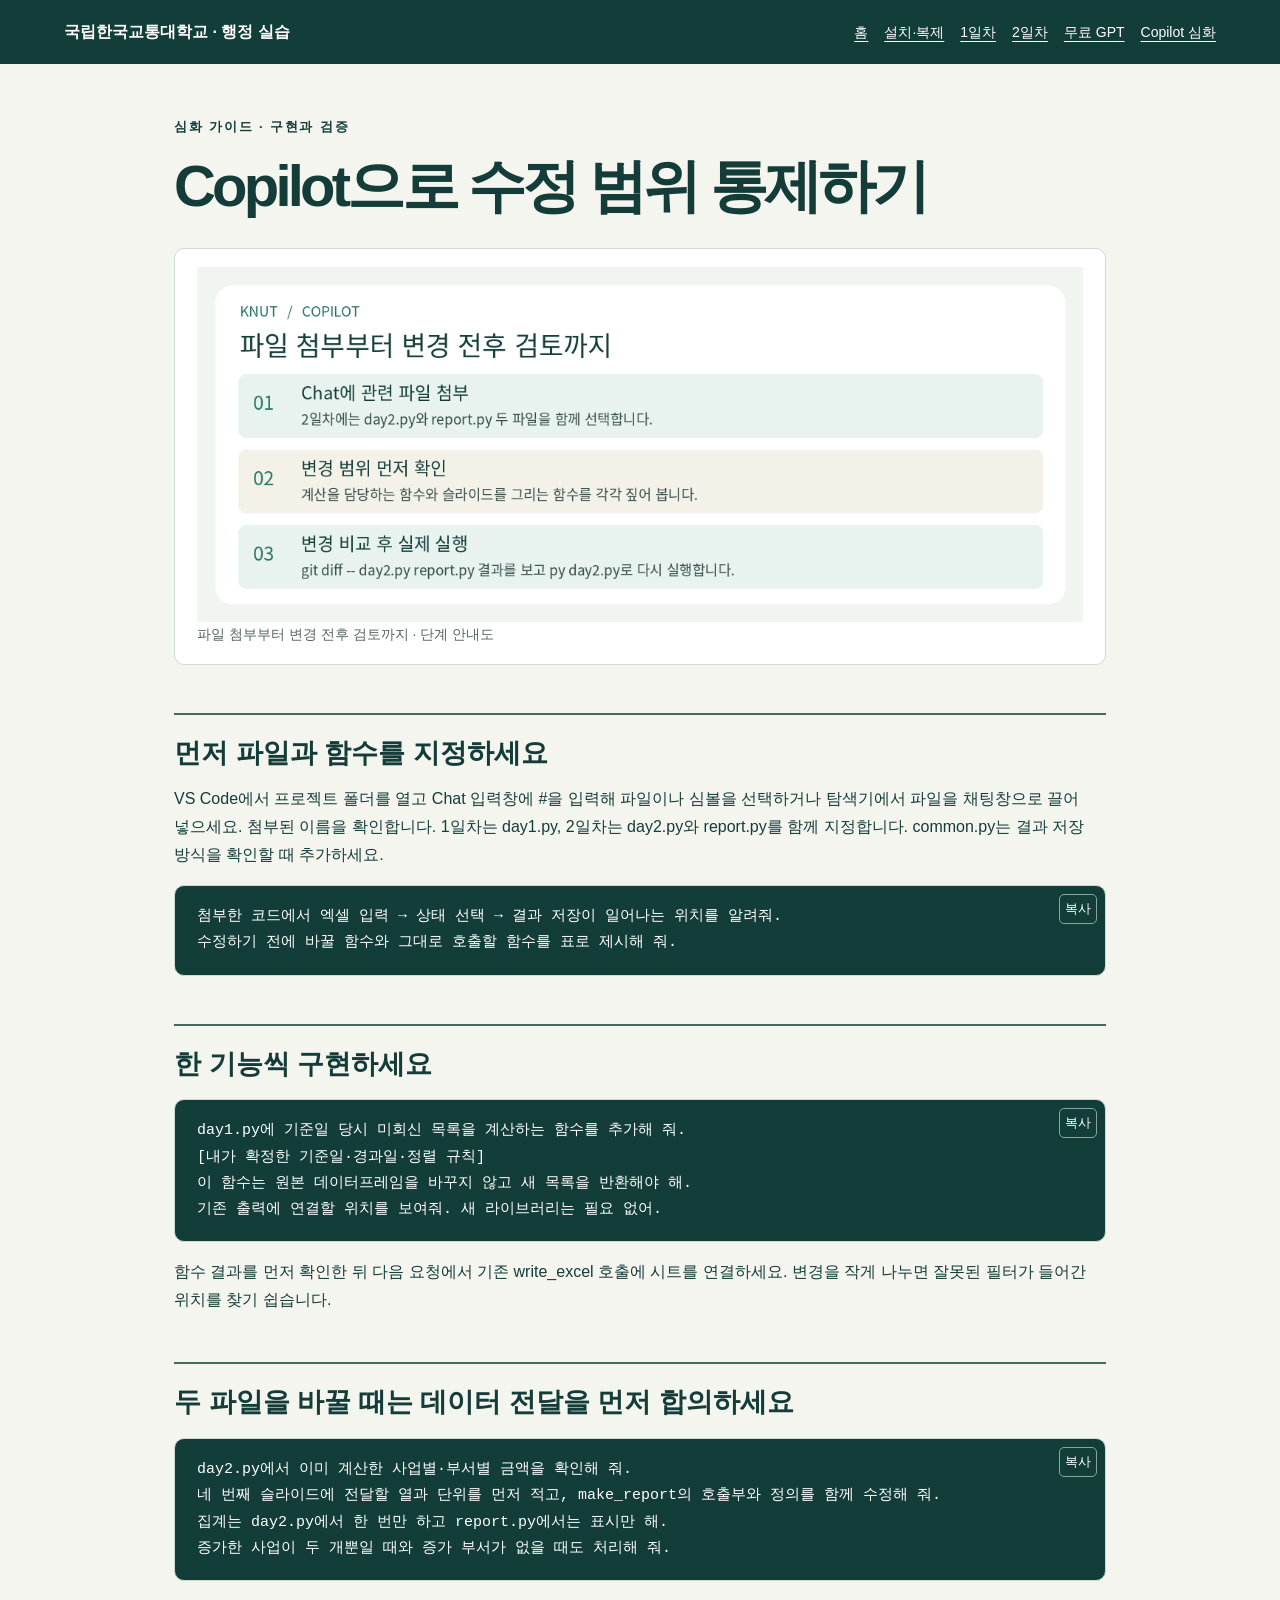
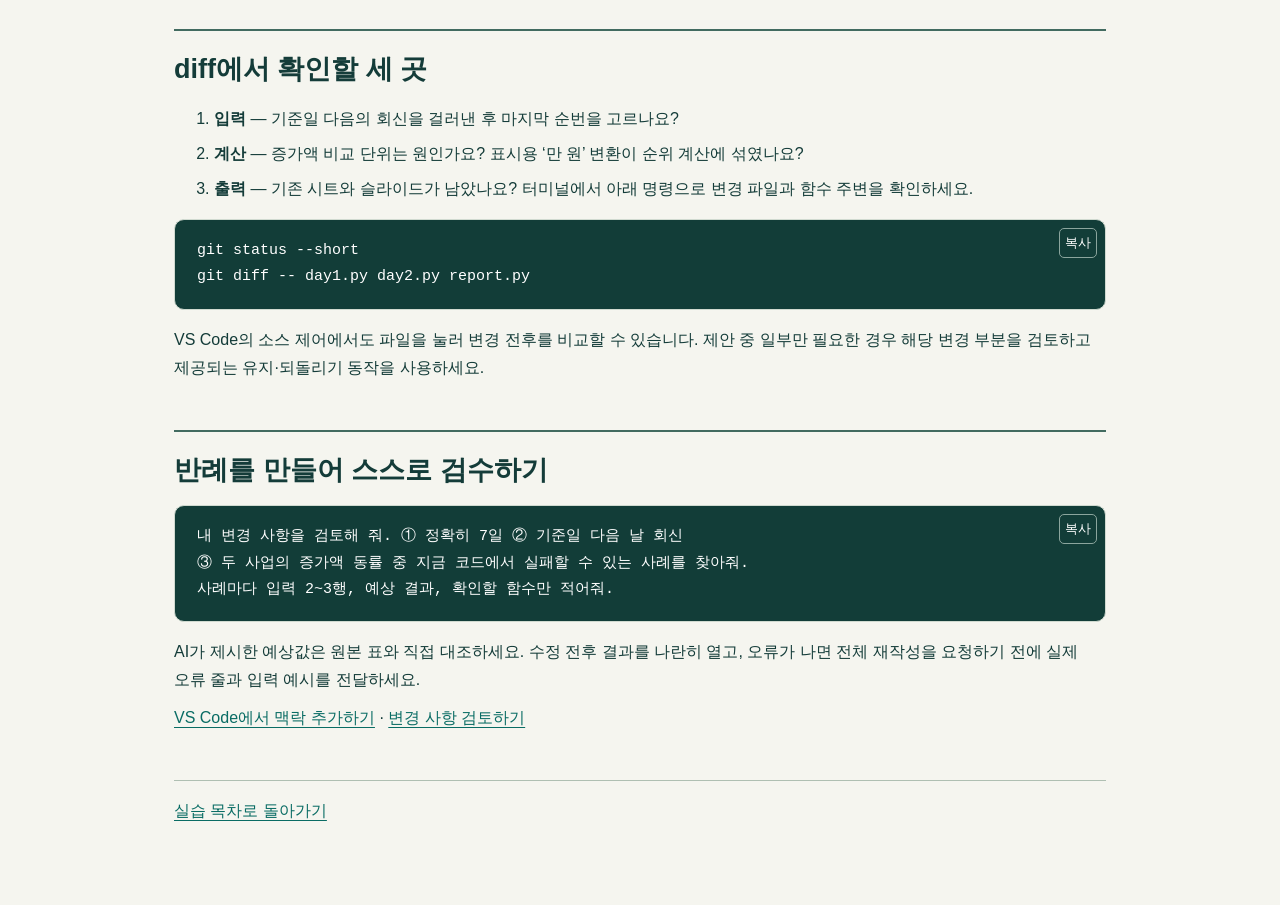
==== copilot.html @ 714469e1 "교통대 AI 실습 프로젝트 업로드" ====
<!doctype html><html lang="ko"><meta charset="utf-8"><meta name="viewport" content="width=device-width,initial-scale=1"><title>Copilot으로 수정 범위 통제하기 · 교통대 실습</title><link rel="stylesheet" href="assets/manual.css"><header><b>국립한국교통대학교 · 행정 실습</b><nav aria-label="목차"><a href="index.html">홈</a><a href="setup.html">설치·복제</a><a href="day1.html">1일차</a><a href="day2.html">2일차</a><a href="gpt.html">무료 GPT</a><a href="copilot.html">Copilot 심화</a></nav></header><main><span class="k">심화 가이드 · 구현과 검증</span><h1>Copilot으로 수정 범위 통제하기</h1><figure><a href="assets/patch-map.png"><img loading="lazy" src="assets/patch-map.png" alt="파일 첨부부터 변경 전후 검토까지"></a><figcaption>파일 첨부부터 변경 전후 검토까지 · 단계 안내도</figcaption></figure><h2 id="먼저-파일과-함수를-지정하세요">먼저 파일과 함수를 지정하세요</h2>
<p>VS Code에서 프로젝트 폴더를 열고 Chat 입력창에 #을 입력해 파일이나 심볼을 선택하거나 탐색기에서 파일을 채팅창으로 끌어 넣으세요. 첨부된 이름을 확인합니다. 1일차는 day1.py, 2일차는 day2.py와 report.py를 함께 지정합니다. common.py는 결과 저장 방식을 확인할 때 추가하세요.</p>
<pre><code>첨부한 코드에서 엑셀 입력 → 상태 선택 → 결과 저장이 일어나는 위치를 알려줘.
수정하기 전에 바꿀 함수와 그대로 호출할 함수를 표로 제시해 줘.</code></pre>
<h2 id="한-기능씩-구현하세요">한 기능씩 구현하세요</h2>
<pre><code>day1.py에 기준일 당시 미회신 목록을 계산하는 함수를 추가해 줘.
[내가 확정한 기준일·경과일·정렬 규칙]
이 함수는 원본 데이터프레임을 바꾸지 않고 새 목록을 반환해야 해.
기존 출력에 연결할 위치를 보여줘. 새 라이브러리는 필요 없어.</code></pre>
<p>함수 결과를 먼저 확인한 뒤 다음 요청에서 기존 write_excel 호출에 시트를 연결하세요. 변경을 작게 나누면 잘못된 필터가 들어간 위치를 찾기 쉽습니다.</p>
<h2 id="두-파일을-바꿀-때는-데이터-전달을-먼저-합의하세요">두 파일을 바꿀 때는 데이터 전달을 먼저 합의하세요</h2>
<pre><code>day2.py에서 이미 계산한 사업별·부서별 금액을 확인해 줘.
네 번째 슬라이드에 전달할 열과 단위를 먼저 적고, make_report의 호출부와 정의를 함께 수정해 줘.
집계는 day2.py에서 한 번만 하고 report.py에서는 표시만 해.
증가한 사업이 두 개뿐일 때와 증가 부서가 없을 때도 처리해 줘.</code></pre>
<h2 id="diff에서-확인할-세-곳">diff에서 확인할 세 곳</h2>
<ol type="1">
<li><strong>입력</strong> — 기준일 다음의 회신을 걸러낸 후 마지막 순번을 고르나요?</li>
<li><strong>계산</strong> — 증가액 비교 단위는 원인가요? 표시용 ‘만 원’ 변환이 순위 계산에 섞였나요?</li>
<li><strong>출력</strong> — 기존 시트와 슬라이드가 남았나요? 터미널에서 아래 명령으로 변경 파일과 함수 주변을 확인하세요.</li>
</ol>
<pre><code>git status --short
git diff -- day1.py day2.py report.py</code></pre>
<p>VS Code의 소스 제어에서도 파일을 눌러 변경 전후를 비교할 수 있습니다. 제안 중 일부만 필요한 경우 해당 변경 부분을 검토하고 제공되는 유지·되돌리기 동작을 사용하세요.</p>
<h2 id="반례를-만들어-스스로-검수하기">반례를 만들어 스스로 검수하기</h2>
<pre><code>내 변경 사항을 검토해 줘. ① 정확히 7일 ② 기준일 다음 날 회신
③ 두 사업의 증가액 동률 중 지금 코드에서 실패할 수 있는 사례를 찾아줘.
사례마다 입력 2~3행, 예상 결과, 확인할 함수만 적어줘.</code></pre>
<p>AI가 제시한 예상값은 원본 표와 직접 대조하세요. 수정 전후 결과를 나란히 열고, 오류가 나면 전체 재작성을 요청하기 전에 실제 오류 줄과 입력 예시를 전달하세요.</p>
<p><a href="https://code.visualstudio.com/docs/chat/copilot-chat-context">VS Code에서 맥락 추가하기</a> · <a href="https://code.visualstudio.com/docs/agents/run/review-code-edits">변경 사항 검토하기</a></p>
<footer><a href="index.html">실습 목차로 돌아가기</a></footer></main><script src="assets/copy.js"></script></html>
---- assets/manual.css ----
*{box-sizing:border-box}html{scroll-behavior:smooth}body{margin:0;background:#f5f5ef;color:#143c39;font:16px/1.75 'Malgun Gothic','Noto Sans CJK KR',sans-serif;word-break:keep-all;overflow-wrap:anywhere}header{background:#123d38;color:white;padding:18px max(5vw,24px);display:flex;gap:16px;align-items:center;flex-wrap:wrap}header a{color:white}nav{margin-left:auto;display:flex;flex-wrap:wrap;gap:16px;font-size:14px}a{color:#096c64;text-underline-offset:4px}main{max-width:980px;margin:auto;padding:48px 24px 80px}h1{font-size:clamp(32px,6vw,58px);letter-spacing:-.065em;line-height:1.18;margin:12px 0 28px}h2{margin:48px 0 12px;border-top:2px solid #426b60;padding-top:20px;font-size:27px;line-height:1.4}h3{margin:26px 0 6px}p{margin:10px 0}blockquote,figure,.card,pre{background:white;border:1px solid #d0dad0;border-radius:10px;padding:18px 22px;margin:16px 0}blockquote{border-left:5px solid #d1a138}pre{background:#123d38;color:white;white-space:pre-wrap;overflow-wrap:anywhere;padding-right:72px;position:relative;font-size:15px}button{cursor:pointer;border:1px solid #8ba59d;color:inherit;background:transparent;border-radius:5px;position:absolute;right:8px;top:8px;padding:5px}figure img{max-width:100%;height:auto;display:block}figcaption,small{font-size:14px;color:#52685d}.grid{display:grid;grid-template-columns:repeat(auto-fit,minmax(230px,1fr));gap:12px}.card{margin:0;font-weight:bold;text-decoration:none}.card small{display:block;font-weight:normal}li{margin-bottom:7px}code{font-family:Consolas,monospace}table{border-collapse:collapse}th,td{border-bottom:1px solid #ced8ce;padding:8px}footer{margin-top:48px;border-top:1px solid #afbfb2;padding-top:16px}.k{letter-spacing:.14em;font-size:13px;font-weight:bold}
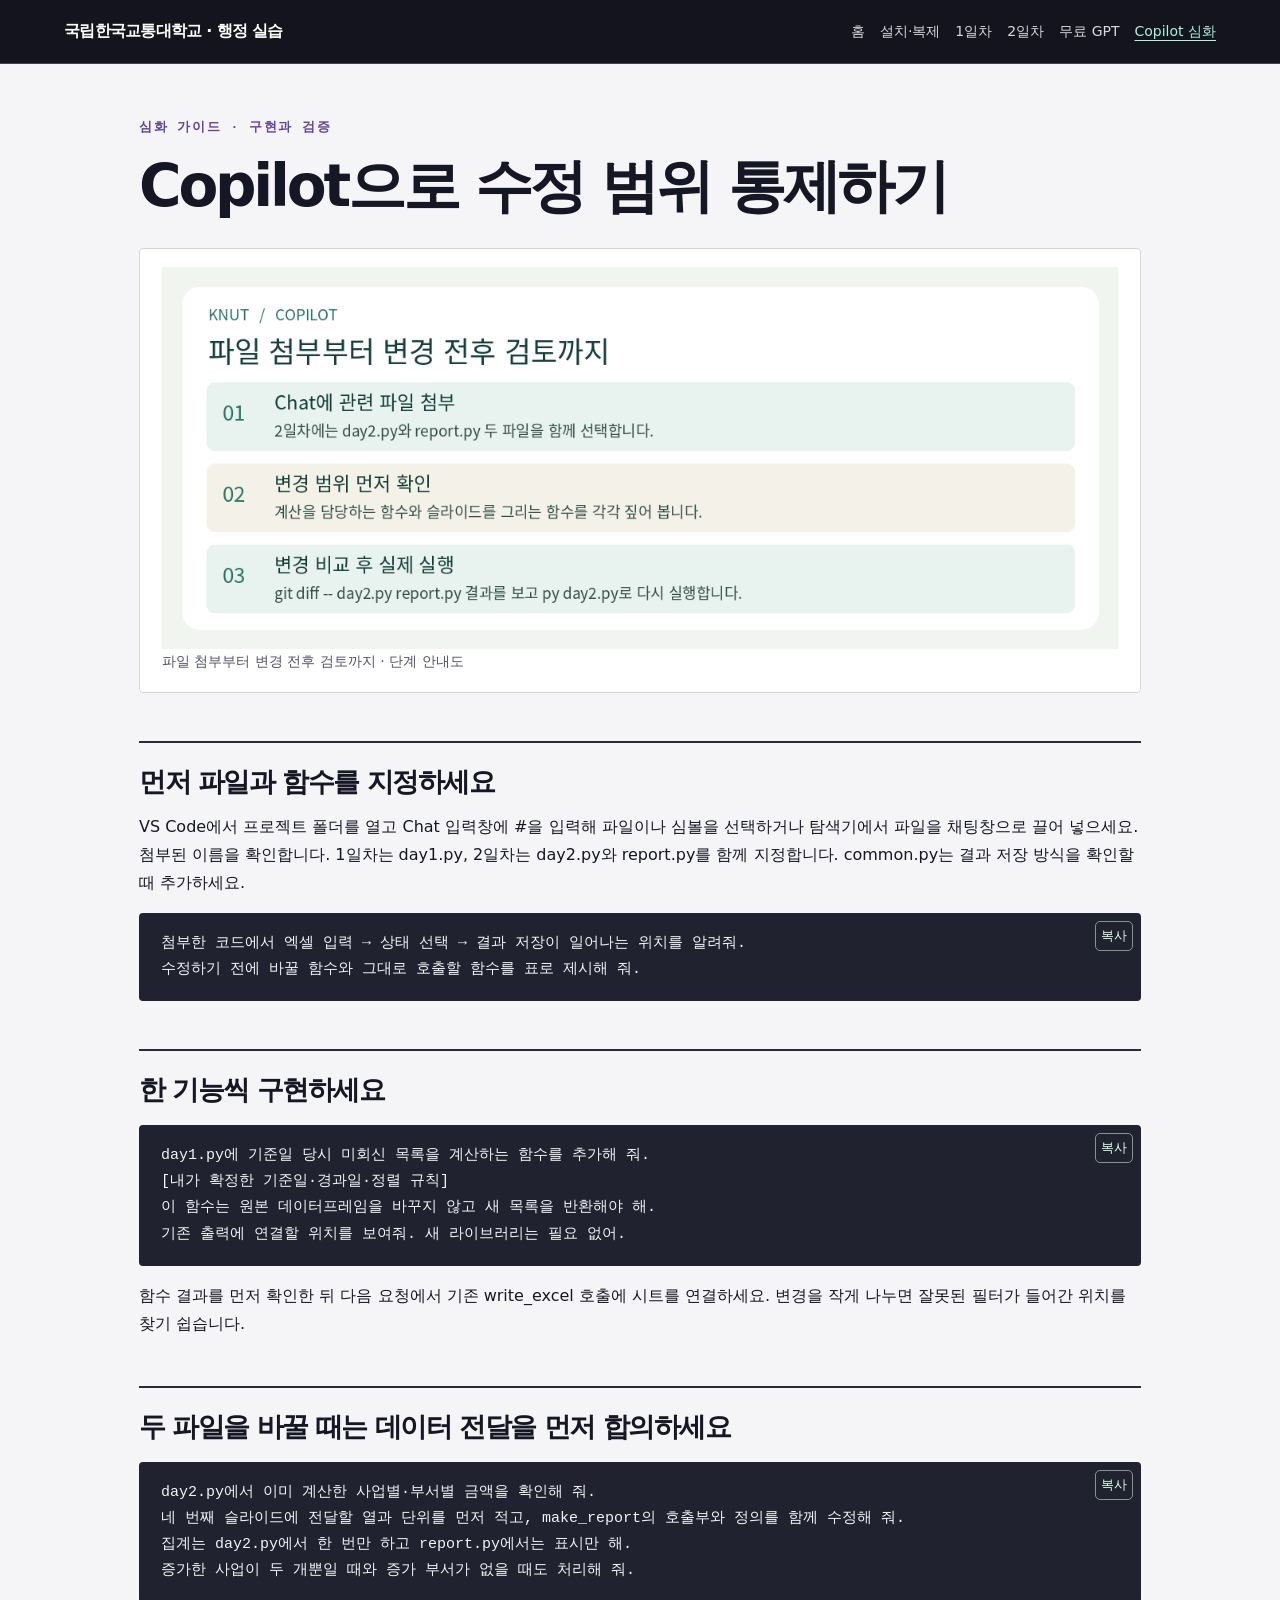
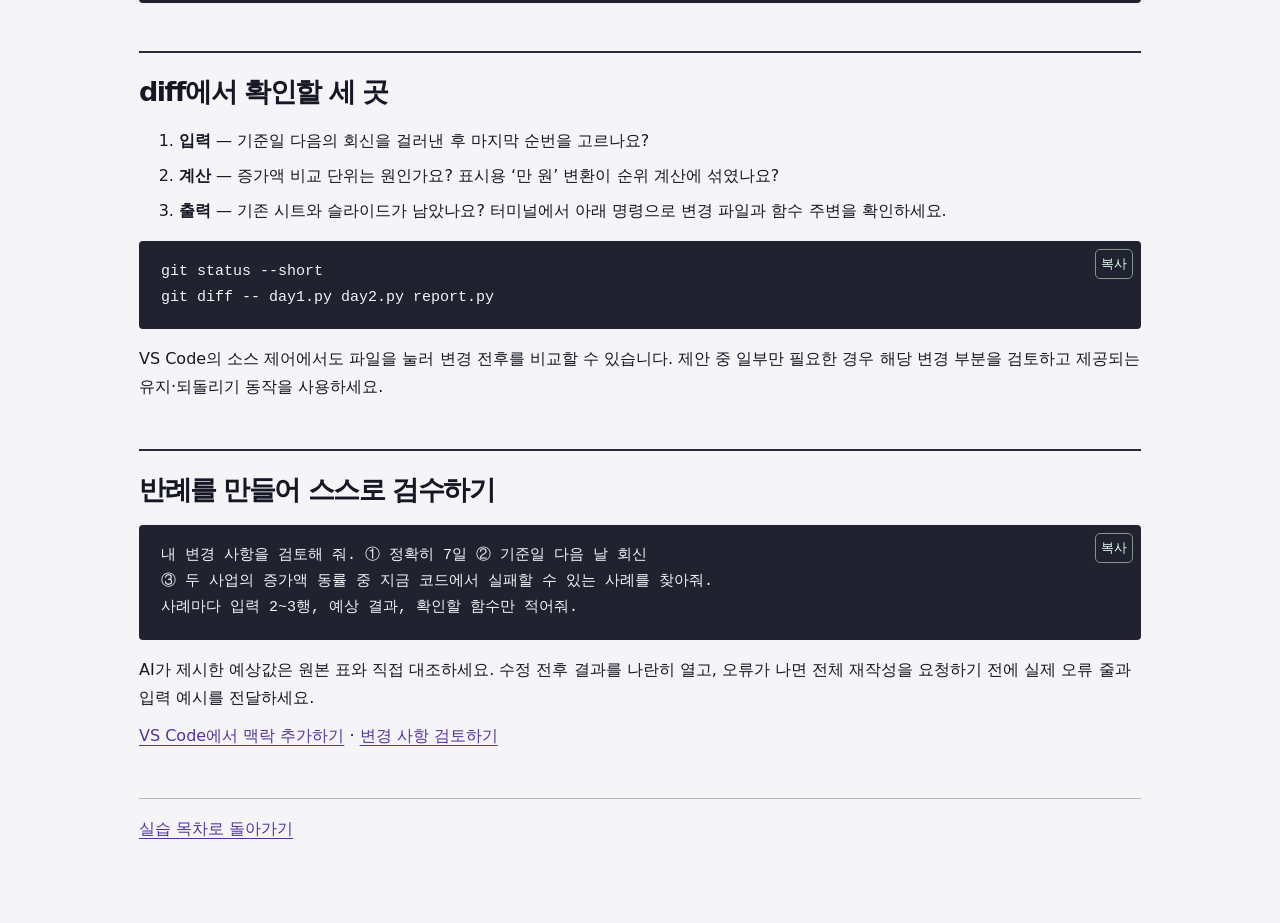
==== commit 06abac55: "교통대 학습사이트 인터랙티브 실습 추가" ====
--- a/copilot.html
+++ b/copilot.html
@@ -1,4 +1,4 @@
-<!doctype html><html lang="ko"><meta charset="utf-8"><meta name="viewport" content="width=device-width,initial-scale=1"><title>Copilot으로 수정 범위 통제하기 · 교통대 실습</title><link rel="stylesheet" href="assets/manual.css"><header><b>국립한국교통대학교 · 행정 실습</b><nav aria-label="목차"><a href="index.html">홈</a><a href="setup.html">설치·복제</a><a href="day1.html">1일차</a><a href="day2.html">2일차</a><a href="gpt.html">무료 GPT</a><a href="copilot.html">Copilot 심화</a></nav></header><main><span class="k">심화 가이드 · 구현과 검증</span><h1>Copilot으로 수정 범위 통제하기</h1><figure><a href="assets/patch-map.png"><img loading="lazy" src="assets/patch-map.png" alt="파일 첨부부터 변경 전후 검토까지"></a><figcaption>파일 첨부부터 변경 전후 검토까지 · 단계 안내도</figcaption></figure><h2 id="먼저-파일과-함수를-지정하세요">먼저 파일과 함수를 지정하세요</h2>
+<!doctype html><html lang="ko"><meta charset="utf-8"><meta name="viewport" content="width=device-width,initial-scale=1"><title>Copilot으로 수정 범위 통제하기 · 교통대 실습</title><link rel="stylesheet" href="assets/manual.css"><link rel="stylesheet" href="assets/studio/theme.css"><header><b>국립한국교통대학교 · 행정 실습</b><nav aria-label="목차"><a href="index.html">홈</a><a href="setup.html">설치·복제</a><a href="day1.html">1일차</a><a href="day2.html">2일차</a><a href="gpt.html">무료 GPT</a><a href="copilot.html" aria-current="page">Copilot 심화</a></nav></header><main><span class="k">심화 가이드 · 구현과 검증</span><h1>Copilot으로 수정 범위 통제하기</h1><figure><a href="assets/patch-map.png"><img loading="lazy" src="assets/patch-map.png" alt="파일 첨부부터 변경 전후 검토까지"></a><figcaption>파일 첨부부터 변경 전후 검토까지 · 단계 안내도</figcaption></figure><h2 id="먼저-파일과-함수를-지정하세요">먼저 파일과 함수를 지정하세요</h2>
 <p>VS Code에서 프로젝트 폴더를 열고 Chat 입력창에 #을 입력해 파일이나 심볼을 선택하거나 탐색기에서 파일을 채팅창으로 끌어 넣으세요. 첨부된 이름을 확인합니다. 1일차는 day1.py, 2일차는 day2.py와 report.py를 함께 지정합니다. common.py는 결과 저장 방식을 확인할 때 추가하세요.</p>
 <pre><code>첨부한 코드에서 엑셀 입력 → 상태 선택 → 결과 저장이 일어나는 위치를 알려줘.
 수정하기 전에 바꿀 함수와 그대로 호출할 함수를 표로 제시해 줘.</code></pre>
--- a/assets/studio/theme.css
+++ b/assets/studio/theme.css
@@ -0,0 +1,13 @@
+:root{--ink:#151724;--mint:#a9f3df;--violet:#7850cf;--line:#c8cbd3;--paper:#f5f5f7}
+body{background:var(--paper);color:var(--ink);font-family:"Malgun Gothic",system-ui,sans-serif}
+header{background:#13141d;color:#fff;padding:15px max(5vw,20px);border-bottom:1px solid #43444e}
+header b{letter-spacing:-.045em}nav{gap:5px 15px}nav a{color:#d7d8dd;text-decoration:none;padding:4px 0}nav a[aria-current],nav a:hover{color:var(--mint);text-decoration:underline}
+a{color:#54339f}a:focus-visible,button:focus-visible,select:focus-visible,summary:focus-visible{outline:3px solid #ac7cf7;outline-offset:3px}
+main{max-width:1050px}h1,h2,h3{letter-spacing:-.055em}h2{border-color:#292b39}.k,.demo small{font:700 13px/1.6 ui-monospace,monospace;letter-spacing:.12em;color:#61439a}
+figure,.card,blockquote,pre{border-radius:4px}blockquote{border-left-color:var(--violet)}pre{color:#f3f3f5;background:#202230;border:0}pre button{color:#deffe8;border-color:#82968c}.card{border:0;border-top:2px solid #55566c;background:#fff;color:var(--ink)}.card:hover{border-color:var(--violet);color:#673dae}.card small,figcaption{color:#525462}
+.home{max-width:none;padding:0}.hero{position:relative;isolation:isolate;overflow:hidden;min-height:clamp(465px,41vw,625px);display:flex;align-items:center;background:radial-gradient(ellipse at 78% 57%,#262237,#13141e 63%);color:#f6f6f9}
+.weave{position:absolute;inset:0 -4% 0 37%;touch-action:pan-y}.weave canvas{width:100%;height:100%;display:block}
+.heroText{pointer-events:none;position:relative;padding:54px 0 56px max(6vw,24px);width:55%}.heroText .k{color:var(--mint);letter-spacing:.15em}.hero h1{font-size:clamp(52px,5.7vw,90px);line-height:1.12;margin:20px 0}.hero em{color:var(--mint);font-style:normal}.hero p{color:#d7d6df}.actions{display:flex;gap:12px;margin-top:25px}.actions a{pointer-events:auto;padding:9px 17px;border:1px solid #858491;border-radius:3px;color:#fff;font-weight:bold;text-decoration:none}.actions a:first-child{color:var(--ink);background:var(--mint);border-color:var(--mint)}.gesture{position:absolute;bottom:20px;right:5vw;font-size:13px;color:#d1ccdc;pointer-events:none}
+.content{width:min(1100px,90%);margin:auto;padding:4px 0 80px}.demos{display:grid;grid-template-columns:1fr 1fr;gap:18px}.demo{padding:clamp(16px,2.3vw,30px);background:#fff;border:1px solid var(--line);border-top:3px solid #815dc1;margin:15px 0;min-width:0}.demo[data-lab="1"]{border-top-color:#31877c}.demo h3{font-size:clamp(21px,2.3vw,30px);line-height:1.3;margin:8px 0}.demo p{font-size:16px}.controls{display:flex;flex-wrap:wrap;gap:8px 15px;align-items:end;margin:18px 0}.controls label{font-size:14px;font-weight:700}.controls select{display:block;padding:8px 10px;min-height:44px;background:#f7f7fa;border:1px solid #9398a2;color:var(--ink);font:inherit;border-radius:3px}.result{background:#f1eef8;padding:15px 17px}.demo[data-lab="1"] .result{background:#e8f5f0}.result strong{font-size:30px;letter-spacing:-.06em}.result p{font-size:14px;margin:0}.result ul{padding:0;margin:12px 0 0}.result li{display:flex;justify-content:space-between;gap:10px;border-top:1px solid #ccd3d2;padding:5px 0;margin:0;font-size:14px}.result li b{white-space:nowrap}.content details{margin:24px 0}.content summary{cursor:pointer}
+@media(max-width:760px){header{gap:5px}nav{width:100%;margin:0;gap:1px 13px}nav a{padding:5px 0}.hero{display:flex;flex-direction:column;align-items:stretch;min-height:0}.heroText{width:100%;padding:28px 6vw 5px}.hero h1{font-size:clamp(42px,10.8vw,69px);margin:12px 0}.hero p{margin:7px 0}.actions{margin-top:16px}.weave{position:relative;inset:auto;order:2;height:clamp(165px,46vw,275px)}.gesture{z-index:1;bottom:6px}.demos{grid-template-columns:1fr;gap:0}.demo{margin:8px 0}.content{width:90%}main:not(.home){padding:26px 5vw 56px}h2{font-size:24px;margin-top:32px}}
+@media(prefers-reduced-motion:reduce){html{scroll-behavior:auto}}
